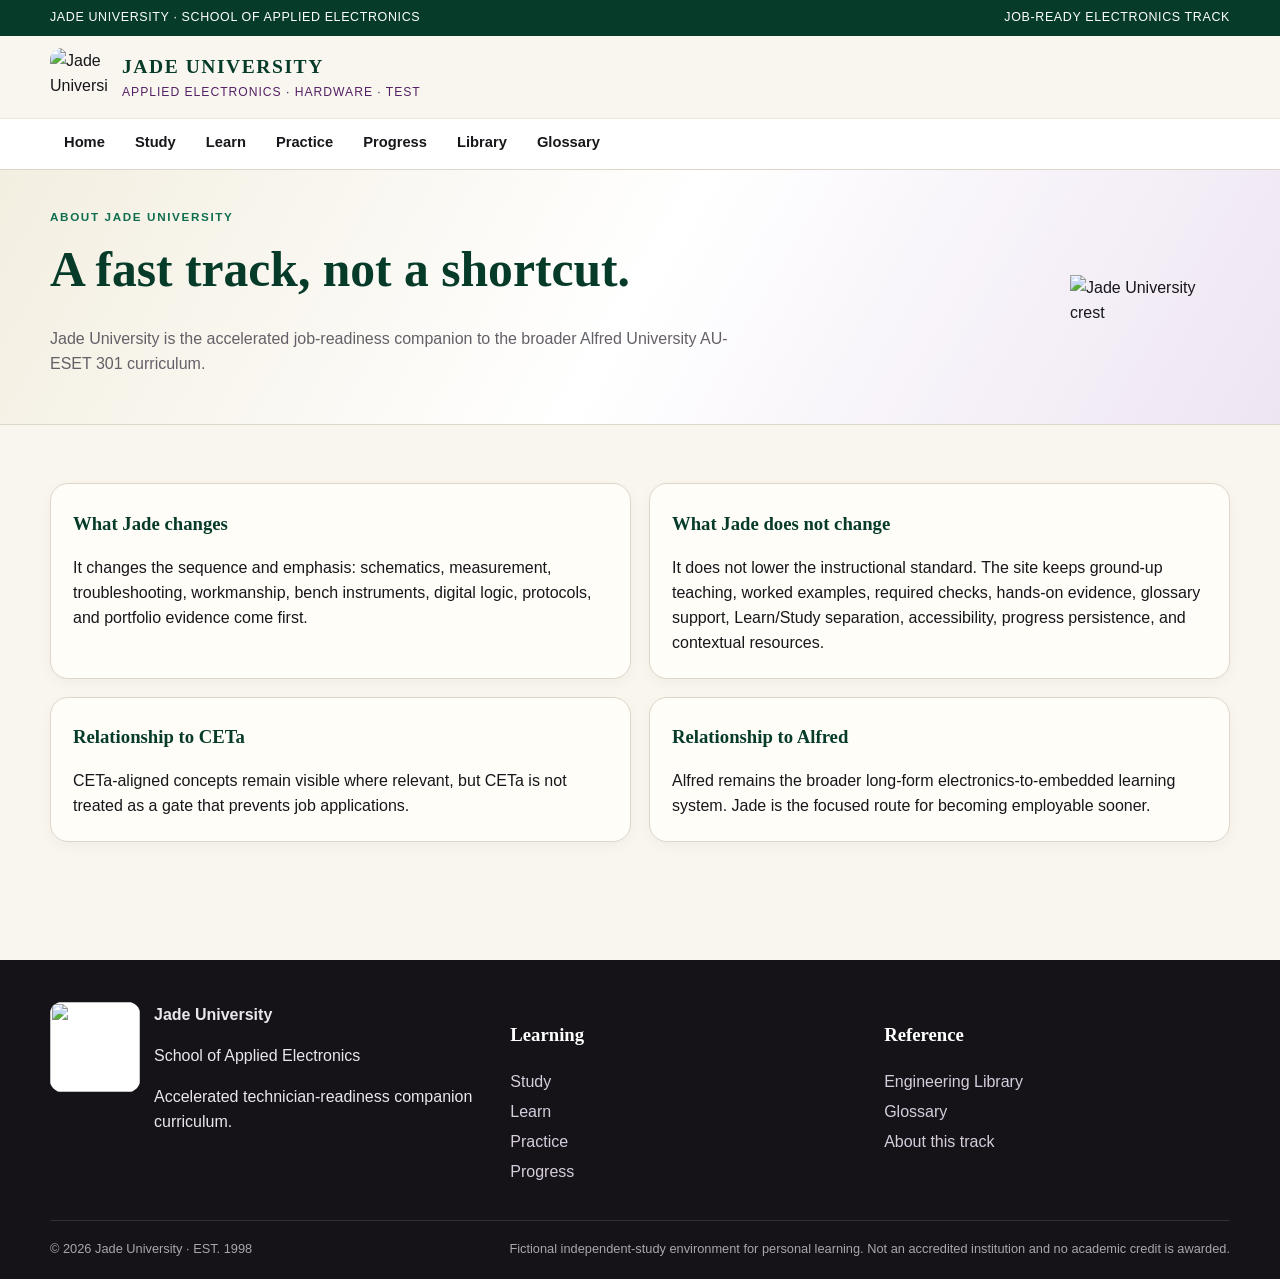
==== about.html @ 3a1da899 "Add files via upload" ====
<!doctype html>
<html lang="en"><head><meta charset="utf-8"><meta name="viewport" content="width=device-width,initial-scale=1,viewport-fit=cover"><meta name="theme-color" content="#074b35"><meta name="description" content="Jade University accelerated electronics job-readiness learning track."><link rel="icon" href="icon-192.png"><link rel="apple-touch-icon" href="icon-180.png"><link rel="manifest" href="manifest.webmanifest"><link rel="stylesheet" href="styles.css"><title>About | Jade University</title></head>
<body data-page="about">
<header class="site-header">
  <a class="skip-link" href="#main">Skip to content</a>
  <div class="topline"><div class="shell topline-inner"><span>Jade University · School of Applied Electronics</span><span class="desktop-only">Job-Ready Electronics Track</span></div></div>
  <div class="shell brand-row">
    <a class="brand" href="index.html"><img src="assets/brand/monogram.png" alt="Jade University monogram"><div><span class="brand-name">JADE UNIVERSITY</span><span class="brand-sub">Applied Electronics · Hardware · Test</span></div></a>
    <button class="nav-toggle" aria-controls="primary-navigation" aria-expanded="false" aria-label="Open navigation">☰</button>
  </div>
  <nav class="main-nav" id="primary-navigation" aria-label="Primary navigation"><div class="shell nav-links">
    <a href="index.html" data-nav="home">Home</a><a href="study.html" data-nav="study">Study</a><a href="learn.html" data-nav="learn">Learn</a><a href="practice.html" data-nav="practice">Practice</a><a href="progress.html" data-nav="progress">Progress</a><a href="resources.html" data-nav="resources">Library</a><a href="glossary.html" data-nav="glossary">Glossary</a>
  </div></nav>
</header>
<main id="main">
<section class="page-hero"><div class="shell page-heading"><div><div class="eyebrow jade">About Jade University</div><h1>A fast track, not a shortcut.</h1><p>Jade University is the accelerated job-readiness companion to the broader Alfred University AU-ESET 301 curriculum.</p></div><img class="page-logo" src="assets/brand/crest.png" alt="Jade University crest"></div></section>
<section class="section shell"><div class="card-grid two">
<div class="card"><h3>What Jade changes</h3><p>It changes the sequence and emphasis: schematics, measurement, troubleshooting, workmanship, bench instruments, digital logic, protocols, and portfolio evidence come first.</p></div>
<div class="card"><h3>What Jade does not change</h3><p>It does not lower the instructional standard. The site keeps ground-up teaching, worked examples, required checks, hands-on evidence, glossary support, Learn/Study separation, accessibility, progress persistence, and contextual resources.</p></div>
<div class="card"><h3>Relationship to CETa</h3><p>CETa-aligned concepts remain visible where relevant, but CETa is not treated as a gate that prevents job applications.</p></div>
<div class="card"><h3>Relationship to Alfred</h3><p>Alfred remains the broader long-form electronics-to-embedded learning system. Jade is the focused route for becoming employable sooner.</p></div>
</div></section>
</main>
<footer class="site-footer"><div class="shell footer-grid">
  <div class="footer-brand"><img src="assets/brand/seal.png" alt=""><div><strong>Jade University</strong><p>School of Applied Electronics</p><p>Accelerated technician-readiness companion curriculum.</p></div></div>
  <div><h3>Learning</h3><a href="study.html">Study</a><a href="learn.html">Learn</a><a href="practice.html">Practice</a><a href="progress.html">Progress</a></div>
  <div><h3>Reference</h3><a href="resources.html">Engineering Library</a><a href="glossary.html">Glossary</a><a href="about.html">About this track</a></div>
</div><div class="shell legal"><span>© 2026 Jade University · EST. 1998</span><span>Fictional independent-study environment for personal learning. Not an accredited institution and no academic credit is awarded.</span></div></footer>
<div class="toast" id="toast" hidden></div>

<script>document.addEventListener('DOMContentLoaded',()=>{document.querySelector(`[data-nav="about"]`)?.classList.add('active')});</script>
<script src="curriculum.js"></script><script src="glossary-data.js"></script><script src="app.js"></script><script>if('serviceWorker' in navigator){window.addEventListener('load',()=>navigator.serviceWorker.register('service-worker.js').catch(()=>{}))}</script></body></html>
---- styles.css ----
:root{
  --jade-950:#063b2a;
  --jade-900:#074b35;
  --jade-800:#0a5a40;
  --jade-700:#0f6e50;
  --jade-100:#dfeee8;
  --purple-950:#2e0e39;
  --purple-900:#3f1550;
  --purple-800:#552066;
  --purple-100:#eee4f2;
  --gold-700:#9a6a20;
  --gold-500:#c89a42;
  --gold-300:#e6c77b;
  --ivory:#f8f6ef;
  --paper:#fffdf8;
  --ink:#17161a;
  --muted:#655f68;
  --line:#ded7c9;
  --success:#0b6b45;
  --danger:#9a2b2b;
  --shadow:0 12px 30px rgba(32,20,37,.09);
  --radius:18px;
  --serif: Georgia, "Times New Roman", serif;
  --sans: Inter, ui-sans-serif, -apple-system, BlinkMacSystemFont, "Segoe UI", sans-serif;
}
*{box-sizing:border-box}
html{scroll-behavior:smooth}
body{
  margin:0;
  background:var(--ivory);
  color:var(--ink);
  font-family:var(--sans);
  line-height:1.58;
}
img{max-width:100%;display:block}
a{color:inherit}
button,select,input{font:inherit}
button{cursor:pointer}
.shell{width:min(1180px,calc(100% - 32px));margin-inline:auto}
.skip-link{position:absolute;left:-9999px;top:auto}
.skip-link:focus{left:12px;top:12px;z-index:1000;background:#fff;padding:10px 14px;border:2px solid var(--jade-800)}
.site-header{background:rgba(248,246,239,.97);border-bottom:1px solid var(--line);position:sticky;top:0;z-index:50;backdrop-filter:blur(10px)}
.topline{background:var(--jade-950);color:#fff;font-size:.78rem;letter-spacing:.05em;text-transform:uppercase}
.topline-inner{display:flex;justify-content:space-between;gap:20px;padding:8px 0}
.brand-row{display:flex;align-items:center;justify-content:space-between;gap:20px;padding:12px 0}
.brand{display:flex;align-items:center;gap:14px;text-decoration:none;min-width:0}
.brand img{width:58px;height:58px;object-fit:contain;border-radius:12px}
.brand-name{display:block;font-family:var(--serif);font-size:1.22rem;letter-spacing:.08em;font-weight:800;color:var(--jade-950)}
.brand-sub{display:block;font-size:.76rem;color:var(--purple-800);letter-spacing:.08em;text-transform:uppercase}
.nav-toggle{display:none;border:1px solid var(--line);background:var(--paper);border-radius:10px;padding:9px 12px}
.main-nav{background:#fff;border-top:1px solid #eee6d7}
.nav-links{display:flex;gap:2px;align-items:center;overflow:auto}
.nav-links a{display:block;text-decoration:none;padding:12px 14px;font-weight:700;font-size:.92rem;white-space:nowrap;border-bottom:3px solid transparent}
.nav-links a:hover,.nav-links a.active{color:var(--jade-800);border-bottom-color:var(--gold-500)}
.button{display:inline-flex;align-items:center;justify-content:center;gap:8px;border-radius:999px;padding:11px 18px;text-decoration:none;font-weight:800;border:1px solid transparent;transition:.18s ease}
.button:hover{transform:translateY(-1px)}
.button.jade{background:var(--jade-800);color:#fff}
.button.purple{background:var(--purple-800);color:#fff}
.button.gold{background:var(--gold-500);color:#18130c}
.button.outline{background:transparent;border-color:currentColor;color:var(--jade-900)}
.button.ghost{background:#fff;border-color:var(--line);color:var(--ink)}
.hero{
  position:relative;overflow:hidden;
  background:
    radial-gradient(circle at 83% 16%,rgba(200,154,66,.16),transparent 34%),
    linear-gradient(125deg,var(--jade-950),var(--jade-800) 58%,var(--purple-900));
  color:#fff;padding:72px 0 64px
}
.hero::after{content:"";position:absolute;inset:0;background:linear-gradient(90deg,rgba(0,0,0,.08),transparent 58%)}
.hero-grid{position:relative;z-index:1;display:grid;grid-template-columns:1.15fr .85fr;gap:48px;align-items:center}
.hero h1{font-family:var(--serif);font-size:clamp(2.7rem,6vw,5rem);line-height:.98;margin:.18em 0 .28em;max-width:850px}
.hero p{font-size:1.08rem;max-width:760px;color:#eff7f3}
.hero-logo-card{background:rgba(255,253,248,.97);border:1px solid rgba(230,199,123,.7);padding:22px;border-radius:26px;box-shadow:0 20px 55px rgba(0,0,0,.28)}
.hero-logo-card img{width:100%;max-height:420px;object-fit:contain}
.hero-actions{display:flex;flex-wrap:wrap;gap:12px;margin-top:26px}
.eyebrow{text-transform:uppercase;letter-spacing:.14em;font-size:.73rem;font-weight:900;color:var(--gold-300)}
.eyebrow.jade{color:var(--jade-700)}
.eyebrow.purple{color:var(--purple-800)}
.section{padding:58px 0}
.section.compact{padding:36px 0}
.section-heading{display:flex;justify-content:space-between;gap:30px;align-items:end;margin-bottom:24px}
.section-heading h2,.page-heading h1{font-family:var(--serif);margin:.1em 0;font-size:clamp(2rem,4vw,3.1rem);color:var(--jade-950)}
.section-heading p{max-width:620px;color:var(--muted)}
.card-grid{display:grid;gap:18px}
.card-grid.two{grid-template-columns:repeat(2,minmax(0,1fr))}
.card-grid.three{grid-template-columns:repeat(3,minmax(0,1fr))}
.card-grid.four{grid-template-columns:repeat(4,minmax(0,1fr))}
.card{
  background:var(--paper);border:1px solid var(--line);border-radius:var(--radius);padding:22px;box-shadow:0 4px 14px rgba(30,20,36,.04)
}
.card h3{font-family:var(--serif);margin:.15em 0 .4em;color:var(--jade-950)}
.card p:last-child{margin-bottom:0}
.portal-card{text-decoration:none;position:relative;overflow:hidden}
.portal-card::before{content:"";position:absolute;left:0;top:0;bottom:0;width:5px;background:linear-gradient(var(--jade-700),var(--purple-700,#552066))}
.portal-card .portal-icon{width:42px;height:42px;border-radius:50%;display:grid;place-items:center;background:var(--jade-100);color:var(--jade-900);font-weight:900;margin-bottom:13px}
.band{background:var(--purple-950);color:#fff;padding:42px 0}
.band h2{font-family:var(--serif);font-size:2rem;margin:0}
.pathway{display:flex;align-items:center;gap:12px;flex-wrap:wrap;margin-top:18px}
.pathway>div{background:rgba(255,255,255,.08);border:1px solid rgba(255,255,255,.15);padding:14px 16px;border-radius:14px}
.pathway strong,.pathway span{display:block}
.path-arrow{color:var(--gold-300);font-weight:900}
.status-grid{display:grid;grid-template-columns:repeat(4,minmax(0,1fr));gap:14px}
.status-card{background:#fff;border:1px solid var(--line);padding:18px;border-radius:16px}
.status-card span{display:block;color:var(--muted);font-size:.78rem;text-transform:uppercase;letter-spacing:.08em}
.status-card strong{font-size:1.35rem;color:var(--jade-900)}
.progress-track{height:10px;background:#ece7dc;border-radius:999px;overflow:hidden}
.progress-track>span{display:block;height:100%;background:linear-gradient(90deg,var(--jade-700),var(--purple-800));width:0}
.page-hero{padding:38px 0 32px;background:linear-gradient(120deg,#f3eee0,#fff,#eee5f3);border-bottom:1px solid var(--line)}
.page-heading{display:flex;justify-content:space-between;gap:28px;align-items:center}
.page-heading p{max-width:700px;color:var(--muted)}
.page-logo{width:160px;max-height:130px;object-fit:contain}
.controls{display:flex;flex-wrap:wrap;gap:12px;align-items:end}
.field{display:grid;gap:5px}
.field label{font-size:.75rem;text-transform:uppercase;letter-spacing:.08em;color:var(--muted);font-weight:800}
.field select{min-width:230px;background:#fff;border:1px solid var(--line);border-radius:12px;padding:10px 12px}
.learn-layout{display:grid;grid-template-columns:270px minmax(0,1fr);gap:22px}
.rail{position:sticky;top:142px;align-self:start;background:var(--paper);border:1px solid var(--line);border-radius:18px;padding:16px;box-shadow:var(--shadow)}
.rail h3{font-family:var(--serif);margin:0 0 10px}
.stage-list{display:grid;gap:6px}
.stage-list button{width:100%;text-align:left;background:#fff;border:1px solid #e8e1d5;padding:10px 12px;border-radius:10px;color:var(--ink)}
.stage-list button.active{background:var(--jade-900);color:#fff;border-color:var(--jade-900)}
.stage-list button.complete::after{content:" ✓";color:var(--gold-300);font-weight:900}
.lesson-card{background:#fff;border:1px solid var(--line);border-radius:22px;padding:28px;box-shadow:var(--shadow)}
.lesson-card h2{font-family:var(--serif);font-size:2.25rem;color:var(--jade-950);margin:.1em 0}
.lesson-meta{display:flex;flex-wrap:wrap;gap:8px;margin:12px 0 24px}
.badge{display:inline-flex;align-items:center;border-radius:999px;padding:5px 9px;background:var(--jade-100);color:var(--jade-950);font-size:.74rem;font-weight:800}
.badge.purple{background:var(--purple-100);color:var(--purple-900)}
.badge.gold{background:#f6ebcd;color:#68450f}
.teaching-section{padding:22px 0;border-top:1px solid #eee7dc}
.teaching-section:first-of-type{border-top:0}
.teaching-section h3{font-family:var(--serif);font-size:1.55rem;color:var(--purple-900)}
.callout{border-left:5px solid var(--gold-500);background:#fbf7eb;padding:16px 18px;border-radius:12px;margin:18px 0}
.callout.jade{border-left-color:var(--jade-700);background:#eff7f3}
.callout.purple{border-left-color:var(--purple-800);background:#f7f0f9}
.formula{font-family:ui-monospace,SFMono-Regular,Menlo,monospace;background:#17161a;color:#fff;padding:14px 16px;border-radius:12px;overflow:auto}
.resource-card{display:grid;grid-template-columns:auto 1fr;gap:12px;border:1px solid var(--line);background:#fff;padding:14px;border-radius:14px;margin:12px 0}
.resource-kind{width:44px;height:44px;border-radius:12px;display:grid;place-items:center;background:var(--purple-100);color:var(--purple-900);font-weight:900}
.question{border:1px solid #ddd3c5;border-radius:16px;padding:18px;margin:16px 0;background:#fffdf9}
.question label{display:block;margin:8px 0;padding:9px 10px;border-radius:9px}
.question label:hover{background:#f5f1e8}
.answer-feedback{font-weight:800;margin-top:10px}
.answer-feedback.correct{color:var(--success)}
.answer-feedback.incorrect{color:var(--danger)}
.lesson-nav{display:flex;justify-content:space-between;gap:12px;align-items:center;margin-top:24px}
.study-layout{display:grid;grid-template-columns:1fr 320px;gap:22px}
.study-main,.study-side{display:grid;gap:18px}
.focus-checklist{display:grid;gap:10px}
.check-row{display:flex;gap:10px;align-items:flex-start}
.check-row input{margin-top:.3em}
.glossary-term{font-weight:800;color:var(--jade-800);text-decoration:underline;text-decoration-style:dotted;text-underline-offset:3px;cursor:pointer}
.glossary-tip{position:fixed;z-index:100;background:#fff;color:var(--ink);width:min(360px,calc(100vw - 24px));border:1px solid var(--line);border-radius:14px;padding:15px;box-shadow:0 16px 40px rgba(0,0,0,.18)}
.glossary-tip h3{font-family:var(--serif);margin:.15em 0}
.glossary-tip .hint{font-size:.78rem;color:var(--muted)}
.glossary-list{display:grid;gap:12px}
.glossary-entry{background:#fff;border:1px solid var(--line);border-radius:14px;padding:16px}
.glossary-entry:target{outline:3px solid var(--gold-500);outline-offset:4px}
.library-toolbar{display:flex;gap:10px;flex-wrap:wrap;margin-bottom:18px}
.library-toolbar input,.library-toolbar select{padding:10px 12px;border:1px solid var(--line);border-radius:11px;background:#fff}
.table-wrap{overflow:auto;border:1px solid var(--line);border-radius:15px;background:#fff}
table{width:100%;border-collapse:collapse}
th,td{text-align:left;padding:12px 14px;border-bottom:1px solid #eee7dc;vertical-align:top}
th{background:#f4efe5;font-size:.78rem;text-transform:uppercase;letter-spacing:.06em}
.mastery-meter{display:grid;grid-template-columns:repeat(8,minmax(0,1fr));gap:8px}
.mastery-meter div{height:16px;border-radius:6px;background:#ded8cf}
.mastery-meter div.complete{background:var(--jade-700)}
.mastery-meter div.current{background:var(--gold-500)}
.site-footer{background:#151317;color:#eae6ec;margin-top:60px;padding:42px 0 20px}
.footer-grid{display:grid;grid-template-columns:1.25fr 1fr 1fr;gap:28px}
.footer-brand{display:flex;gap:14px}
.footer-brand img{width:90px;height:90px;object-fit:contain;border-radius:12px;background:#fff}
.footer-grid h3{font-family:var(--serif);color:#fff}
.footer-grid a{display:block;color:#d6cddd;text-decoration:none;margin:5px 0}
.legal{border-top:1px solid rgba(255,255,255,.12);margin-top:30px;padding-top:18px;display:flex;justify-content:space-between;gap:18px;color:#aca4af;font-size:.8rem}
.focus-modal{position:fixed;inset:0;background:rgba(16,12,18,.66);display:grid;place-items:center;z-index:200;padding:18px}
.focus-modal[hidden]{display:none}
.focus-panel{width:min(560px,100%);background:#fff;border-radius:22px;padding:24px;box-shadow:0 25px 70px rgba(0,0,0,.34)}
.focus-panel h2{font-family:var(--serif);color:var(--jade-950);margin:.1em 0}
.toast{position:fixed;right:18px;bottom:18px;background:var(--ink);color:#fff;padding:11px 15px;border-radius:12px;z-index:300;box-shadow:var(--shadow)}
.toast[hidden]{display:none}
@media(max-width:900px){
  .hero-grid,.learn-layout,.study-layout,.footer-grid{grid-template-columns:1fr}
  .hero-logo-card{max-width:520px}
  .rail{position:static}
  .status-grid,.card-grid.four{grid-template-columns:repeat(2,minmax(0,1fr))}
  .card-grid.three{grid-template-columns:1fr}
  .page-heading{align-items:flex-start}
}
@media(max-width:680px){
  .desktop-only{display:none}
  .brand-name{font-size:1rem}
  .brand-sub{font-size:.64rem}
  .nav-toggle{display:block}
  .main-nav{display:none}
  .main-nav.open{display:block}
  .nav-links{display:grid}
  .nav-links a{border-bottom:1px solid #eee7dc}
  .hero{padding:54px 0 44px}
  .hero-grid{gap:30px}
  .section-heading,.page-heading,.legal{display:block}
  .status-grid,.card-grid.two,.card-grid.four{grid-template-columns:1fr}
  .lesson-card{padding:20px}
  .lesson-card h2{font-size:1.8rem}
  .page-logo{margin-top:20px}
  .lesson-nav{flex-wrap:wrap}
  .field select{min-width:0;width:100%}
  .mastery-meter{grid-template-columns:repeat(4,1fr)}
}
@media(prefers-reduced-motion:reduce){
  *{scroll-behavior:auto!important;transition:none!important;animation:none!important}
}
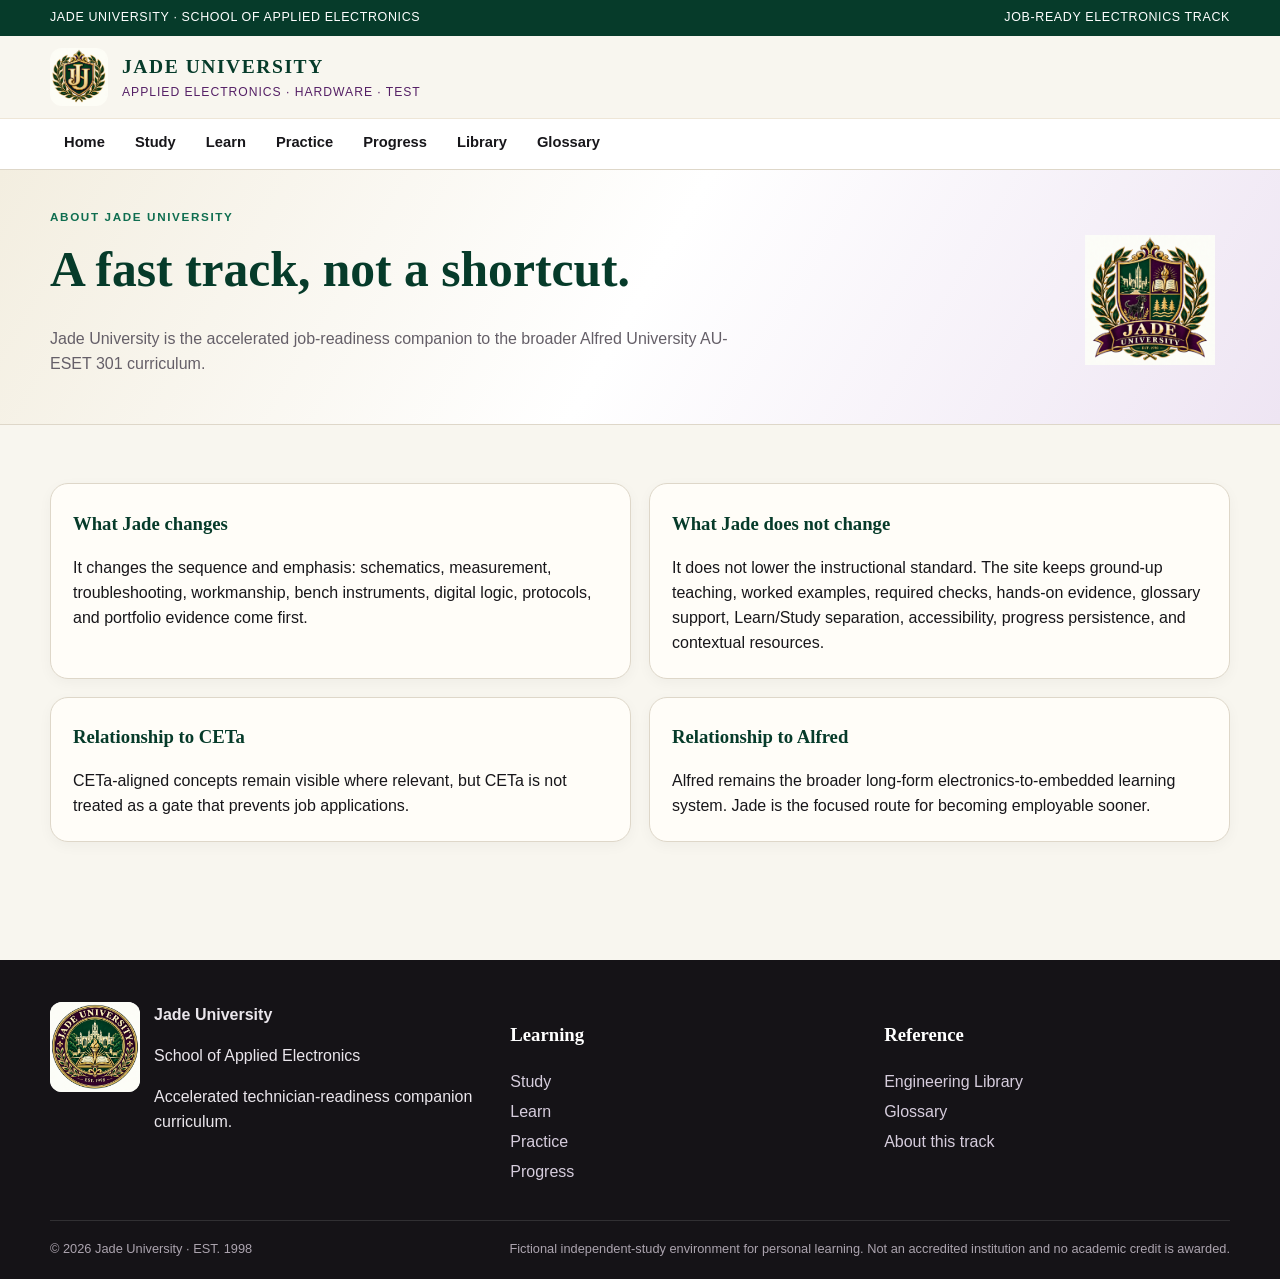
==== commit 7c6633cd: "Add files via upload" ====
--- a/about.html
+++ b/about.html
@@ -5,7 +5,7 @@
   <a class="skip-link" href="#main">Skip to content</a>
   <div class="topline"><div class="shell topline-inner"><span>Jade University · School of Applied Electronics</span><span class="desktop-only">Job-Ready Electronics Track</span></div></div>
   <div class="shell brand-row">
-    <a class="brand" href="index.html"><img src="assets/brand/monogram.png" alt="Jade University monogram"><div><span class="brand-name">JADE UNIVERSITY</span><span class="brand-sub">Applied Electronics · Hardware · Test</span></div></a>
+    <a class="brand" href="index.html"><img src="monogram.png" alt="Jade University monogram"><div><span class="brand-name">JADE UNIVERSITY</span><span class="brand-sub">Applied Electronics · Hardware · Test</span></div></a>
     <button class="nav-toggle" aria-controls="primary-navigation" aria-expanded="false" aria-label="Open navigation">☰</button>
   </div>
   <nav class="main-nav" id="primary-navigation" aria-label="Primary navigation"><div class="shell nav-links">
@@ -13,7 +13,7 @@
   </div></nav>
 </header>
 <main id="main">
-<section class="page-hero"><div class="shell page-heading"><div><div class="eyebrow jade">About Jade University</div><h1>A fast track, not a shortcut.</h1><p>Jade University is the accelerated job-readiness companion to the broader Alfred University AU-ESET 301 curriculum.</p></div><img class="page-logo" src="assets/brand/crest.png" alt="Jade University crest"></div></section>
+<section class="page-hero"><div class="shell page-heading"><div><div class="eyebrow jade">About Jade University</div><h1>A fast track, not a shortcut.</h1><p>Jade University is the accelerated job-readiness companion to the broader Alfred University AU-ESET 301 curriculum.</p></div><img class="page-logo" src="crest.png" alt="Jade University crest"></div></section>
 <section class="section shell"><div class="card-grid two">
 <div class="card"><h3>What Jade changes</h3><p>It changes the sequence and emphasis: schematics, measurement, troubleshooting, workmanship, bench instruments, digital logic, protocols, and portfolio evidence come first.</p></div>
 <div class="card"><h3>What Jade does not change</h3><p>It does not lower the instructional standard. The site keeps ground-up teaching, worked examples, required checks, hands-on evidence, glossary support, Learn/Study separation, accessibility, progress persistence, and contextual resources.</p></div>
@@ -22,7 +22,7 @@
 </div></section>
 </main>
 <footer class="site-footer"><div class="shell footer-grid">
-  <div class="footer-brand"><img src="assets/brand/seal.png" alt=""><div><strong>Jade University</strong><p>School of Applied Electronics</p><p>Accelerated technician-readiness companion curriculum.</p></div></div>
+  <div class="footer-brand"><img src="seal.png" alt=""><div><strong>Jade University</strong><p>School of Applied Electronics</p><p>Accelerated technician-readiness companion curriculum.</p></div></div>
   <div><h3>Learning</h3><a href="study.html">Study</a><a href="learn.html">Learn</a><a href="practice.html">Practice</a><a href="progress.html">Progress</a></div>
   <div><h3>Reference</h3><a href="resources.html">Engineering Library</a><a href="glossary.html">Glossary</a><a href="about.html">About this track</a></div>
 </div><div class="shell legal"><span>© 2026 Jade University · EST. 1998</span><span>Fictional independent-study environment for personal learning. Not an accredited institution and no academic credit is awarded.</span></div></footer>
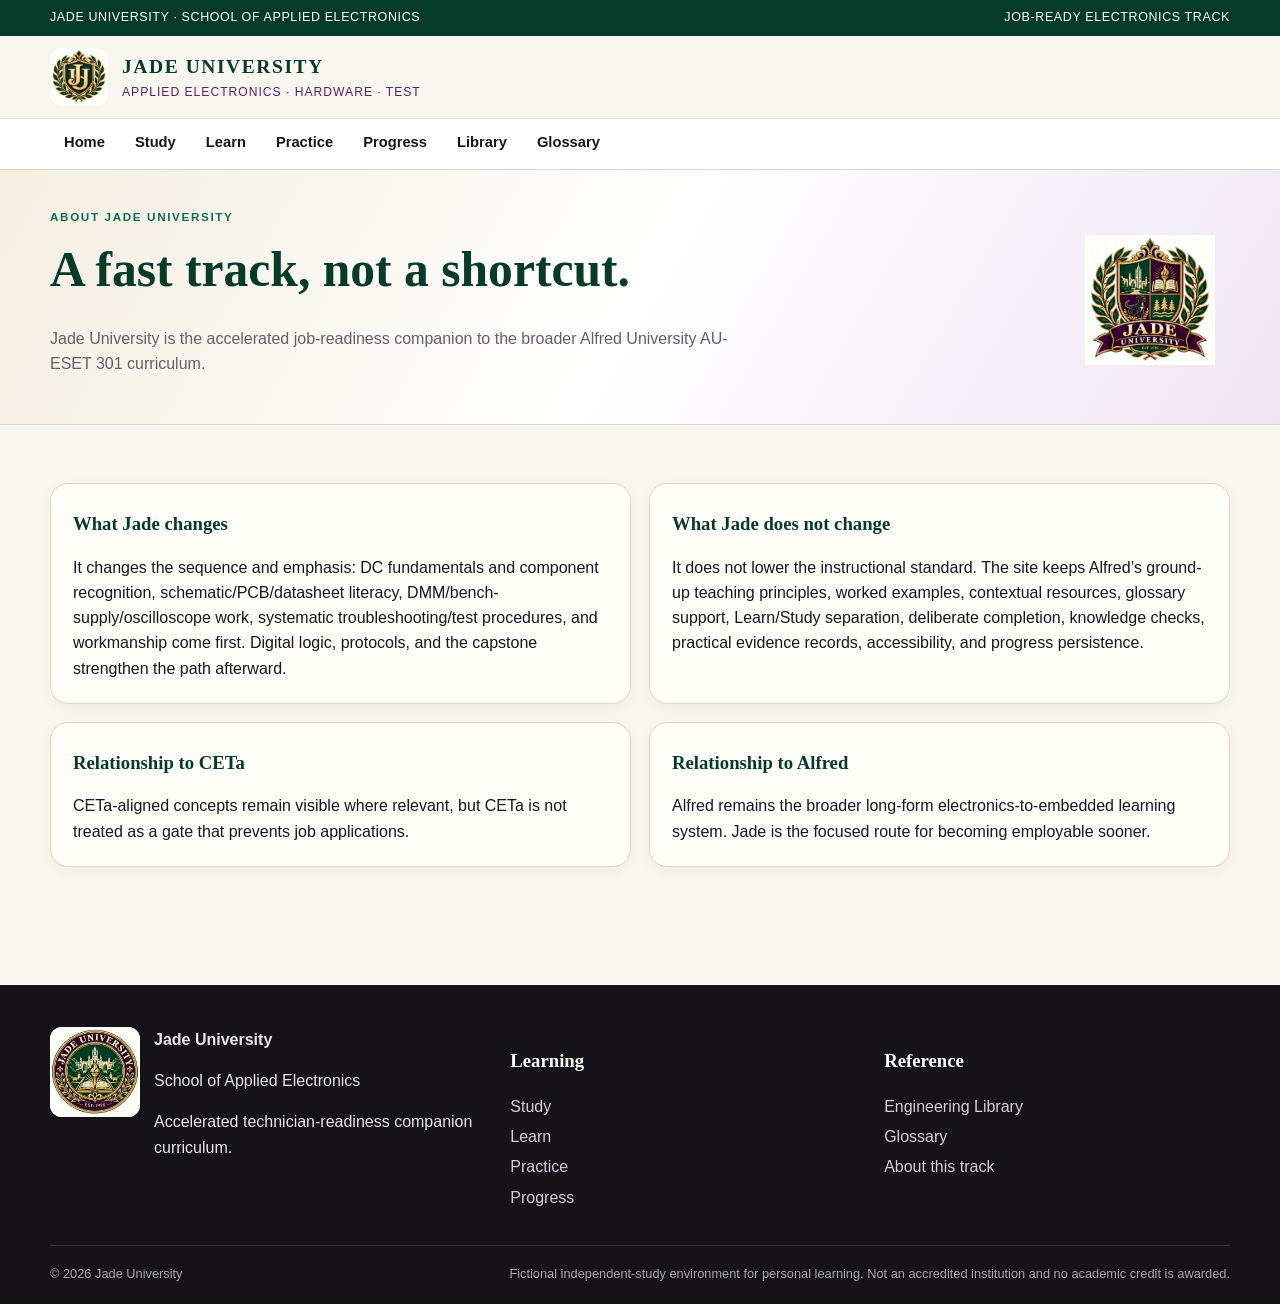
==== commit d1ad94f7: "Add files via upload" ====
--- a/about.html
+++ b/about.html
@@ -5,7 +5,7 @@
   <a class="skip-link" href="#main">Skip to content</a>
   <div class="topline"><div class="shell topline-inner"><span>Jade University · School of Applied Electronics</span><span class="desktop-only">Job-Ready Electronics Track</span></div></div>
   <div class="shell brand-row">
-    <a class="brand" href="index.html"><img src="monogram.png" alt="Jade University monogram"><div><span class="brand-name">JADE UNIVERSITY</span><span class="brand-sub">Applied Electronics · Hardware · Test</span></div></a>
+    <a class="brand" href="index.html"><img src="monogram.webp" alt="Jade University monogram"><div><span class="brand-name">JADE UNIVERSITY</span><span class="brand-sub">Applied Electronics · Hardware · Test</span></div></a>
     <button class="nav-toggle" aria-controls="primary-navigation" aria-expanded="false" aria-label="Open navigation">☰</button>
   </div>
   <nav class="main-nav" id="primary-navigation" aria-label="Primary navigation"><div class="shell nav-links">
@@ -13,20 +13,20 @@
   </div></nav>
 </header>
 <main id="main">
-<section class="page-hero"><div class="shell page-heading"><div><div class="eyebrow jade">About Jade University</div><h1>A fast track, not a shortcut.</h1><p>Jade University is the accelerated job-readiness companion to the broader Alfred University AU-ESET 301 curriculum.</p></div><img class="page-logo" src="crest.png" alt="Jade University crest"></div></section>
+<section class="page-hero"><div class="shell page-heading"><div><div class="eyebrow jade">About Jade University</div><h1>A fast track, not a shortcut.</h1><p>Jade University is the accelerated job-readiness companion to the broader Alfred University AU-ESET 301 curriculum.</p></div><img class="page-logo" loading="lazy" src="crest.webp" alt="Jade University crest"></div></section>
 <section class="section shell"><div class="card-grid two">
-<div class="card"><h3>What Jade changes</h3><p>It changes the sequence and emphasis: schematics, measurement, troubleshooting, workmanship, bench instruments, digital logic, protocols, and portfolio evidence come first.</p></div>
-<div class="card"><h3>What Jade does not change</h3><p>It does not lower the instructional standard. The site keeps ground-up teaching, worked examples, required checks, hands-on evidence, glossary support, Learn/Study separation, accessibility, progress persistence, and contextual resources.</p></div>
+<div class="card"><h3>What Jade changes</h3><p>It changes the sequence and emphasis: DC fundamentals and component recognition, schematic/PCB/datasheet literacy, DMM/bench-supply/oscilloscope work, systematic troubleshooting/test procedures, and workmanship come first. Digital logic, protocols, and the capstone strengthen the path afterward.</p></div>
+<div class="card"><h3>What Jade does not change</h3><p>It does not lower the instructional standard. The site keeps Alfred’s ground-up teaching principles, worked examples, contextual resources, glossary support, Learn/Study separation, deliberate completion, knowledge checks, practical evidence records, accessibility, and progress persistence.</p></div>
 <div class="card"><h3>Relationship to CETa</h3><p>CETa-aligned concepts remain visible where relevant, but CETa is not treated as a gate that prevents job applications.</p></div>
 <div class="card"><h3>Relationship to Alfred</h3><p>Alfred remains the broader long-form electronics-to-embedded learning system. Jade is the focused route for becoming employable sooner.</p></div>
 </div></section>
 </main>
 <footer class="site-footer"><div class="shell footer-grid">
-  <div class="footer-brand"><img src="seal.png" alt=""><div><strong>Jade University</strong><p>School of Applied Electronics</p><p>Accelerated technician-readiness companion curriculum.</p></div></div>
+  <div class="footer-brand"><img loading="lazy" src="seal.webp" alt=""><div><strong>Jade University</strong><p>School of Applied Electronics</p><p>Accelerated technician-readiness companion curriculum.</p></div></div>
   <div><h3>Learning</h3><a href="study.html">Study</a><a href="learn.html">Learn</a><a href="practice.html">Practice</a><a href="progress.html">Progress</a></div>
   <div><h3>Reference</h3><a href="resources.html">Engineering Library</a><a href="glossary.html">Glossary</a><a href="about.html">About this track</a></div>
-</div><div class="shell legal"><span>© 2026 Jade University · EST. 1998</span><span>Fictional independent-study environment for personal learning. Not an accredited institution and no academic credit is awarded.</span></div></footer>
+</div><div class="shell legal"><span>© 2026 Jade University</span><span>Fictional independent-study environment for personal learning. Not an accredited institution and no academic credit is awarded.</span></div></footer>
 <div class="toast" id="toast" hidden></div>
 
 <script>document.addEventListener('DOMContentLoaded',()=>{document.querySelector(`[data-nav="about"]`)?.classList.add('active')});</script>
-<script src="curriculum.js"></script><script src="glossary-data.js"></script><script src="app.js"></script><script>if('serviceWorker' in navigator){window.addEventListener('load',()=>navigator.serviceWorker.register('service-worker.js').catch(()=>{}))}</script></body></html>+<script src="curriculum.js"></script><script src="glossary-data.js"></script><script src="resources-data.js"></script><script src="app.js"></script><script>if('serviceWorker' in navigator){window.addEventListener('load',()=>navigator.serviceWorker.register('service-worker.js').catch(()=>{}))}</script></body></html>
--- a/styles.css
+++ b/styles.css
@@ -209,3 +209,69 @@
 @media(prefers-reduced-motion:reduce){
   *{scroll-behavior:auto!important;transition:none!important;animation:none!important}
 }
+
+/* v0.2 technician-core functional upgrades */
+:focus-visible{
+  outline:3px solid var(--gold-500);
+  outline-offset:3px;
+  border-radius:6px;
+}
+button:disabled,.button[aria-disabled="true"]{
+  opacity:.5;
+  cursor:not-allowed;
+  transform:none!important;
+}
+.hint{font-size:.82rem;color:var(--muted)}
+.section-complete-box{
+  margin-top:22px;
+  padding-top:18px;
+  border-top:1px dashed var(--line);
+}
+.quiz-item{
+  margin:18px 0;
+  padding:16px;
+  border:1px solid var(--line);
+  border-radius:14px;
+  background:#fff;
+}
+.quiz-item h4{margin:.1em 0 .7em;font-family:var(--serif);color:var(--jade-950)}
+.quiz-item label{display:block;padding:8px 10px;border-radius:8px}
+.quiz-item label:hover{background:#f5f1e8}
+.lab-panel{
+  margin-top:24px;
+  border:1px solid var(--line);
+  border-radius:20px;
+  background:var(--paper);
+  padding:24px;
+  box-shadow:var(--shadow);
+}
+.lab-panel h3,.lab-panel h4{font-family:var(--serif);color:var(--jade-950)}
+.lab-grid{display:grid;grid-template-columns:1fr 1fr;gap:18px}
+.lab-grid>div{border:1px solid var(--line);border-radius:14px;padding:14px;background:#fff}
+.evidence-fields{display:grid;gap:12px;margin:14px 0 20px}
+.evidence-field{display:grid;gap:6px;font-weight:800;font-size:.9rem}
+.evidence-field textarea{
+  width:100%;
+  resize:vertical;
+  min-height:72px;
+  border:1px solid var(--line);
+  border-radius:10px;
+  padding:10px 12px;
+  background:#fff;
+  color:var(--ink);
+  font:inherit;
+  font-weight:400;
+}
+.lab-attest{
+  margin:18px 0;
+  padding:14px;
+  background:#f6f0df;
+  border-radius:12px;
+}
+.file-button{cursor:pointer}
+.callout.purple{border-left-color:var(--purple-800);background:#f4ecf7}
+.resource-card a{word-break:break-word}
+@media(max-width:680px){
+  .lab-grid{grid-template-columns:1fr}
+  .lab-panel{padding:18px}
+}
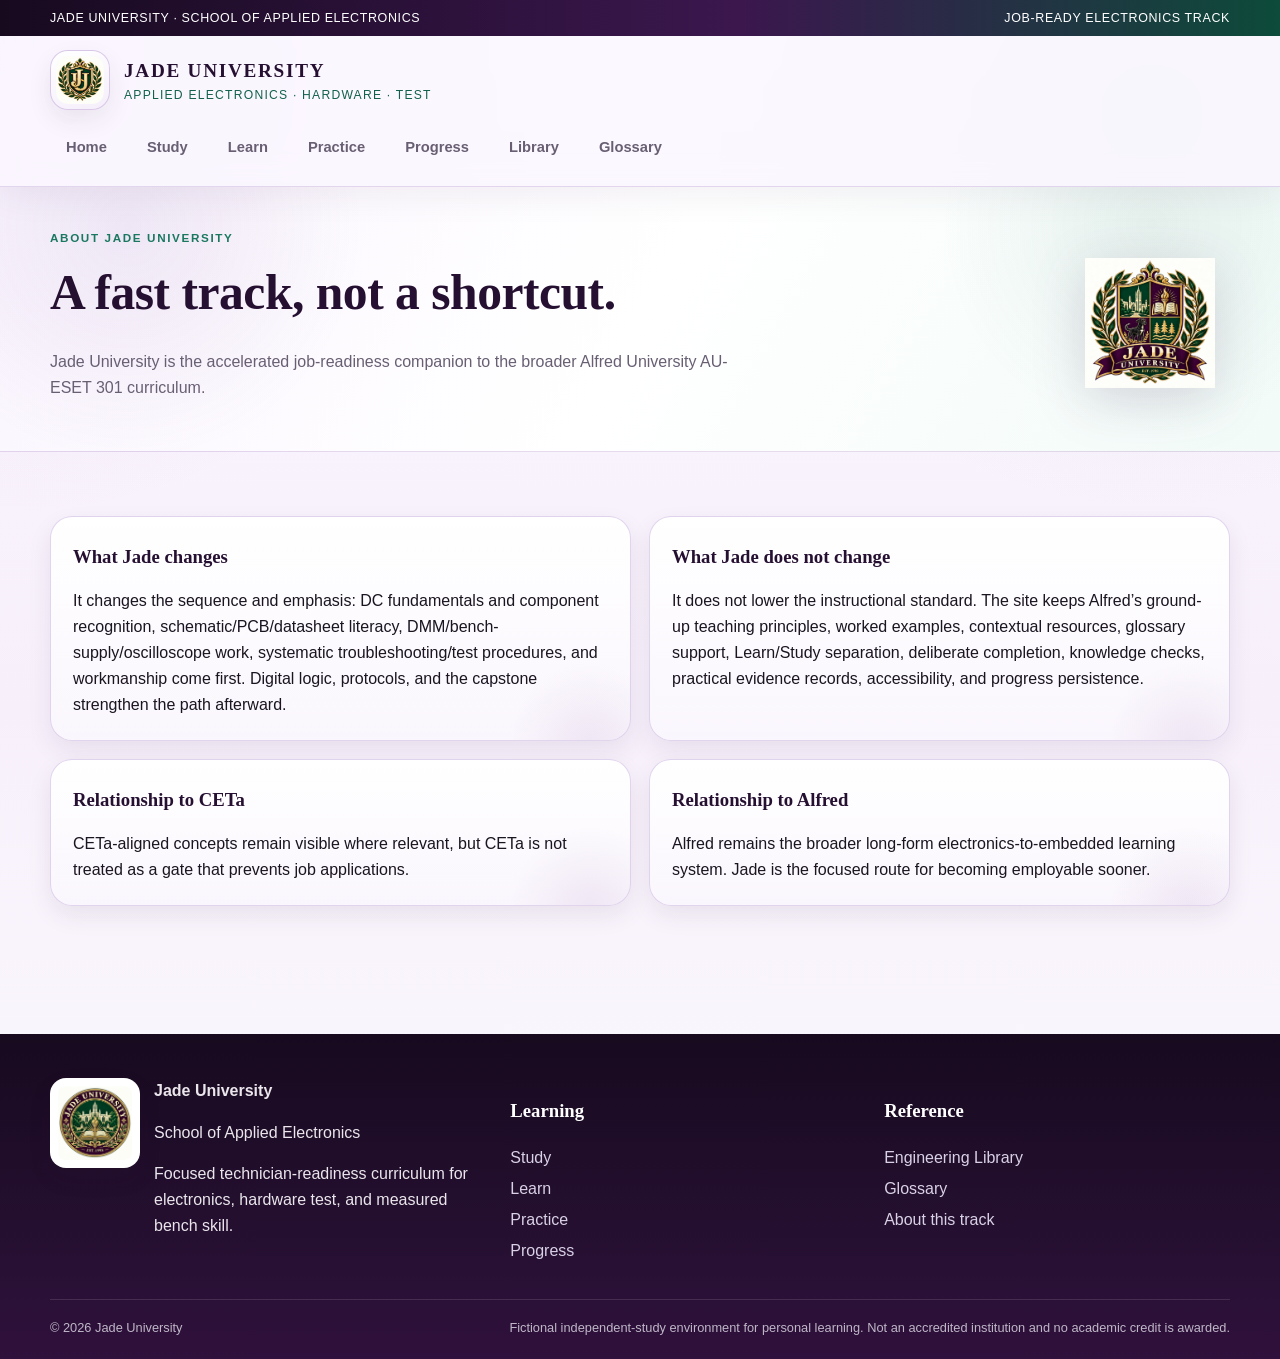
==== commit f8b95106: "Add files via upload" ====
--- a/about.html
+++ b/about.html
@@ -1,5 +1,5 @@
 <!doctype html>
-<html lang="en"><head><meta charset="utf-8"><meta name="viewport" content="width=device-width,initial-scale=1,viewport-fit=cover"><meta name="theme-color" content="#074b35"><meta name="description" content="Jade University accelerated electronics job-readiness learning track."><link rel="icon" href="icon-192.png"><link rel="apple-touch-icon" href="icon-180.png"><link rel="manifest" href="manifest.webmanifest"><link rel="stylesheet" href="styles.css"><title>About | Jade University</title></head>
+<html lang="en"><head><meta charset="utf-8"><meta name="viewport" content="width=device-width,initial-scale=1,viewport-fit=cover"><meta name="theme-color" content="#5a2571"><meta name="description" content="Jade University accelerated electronics job-readiness learning track."><link rel="icon" href="icon-192.png"><link rel="apple-touch-icon" href="icon-180.png"><link rel="manifest" href="manifest.webmanifest"><link rel="stylesheet" href="styles.css"><title>About | Jade University</title></head>
 <body data-page="about">
 <header class="site-header">
   <a class="skip-link" href="#main">Skip to content</a>
@@ -22,7 +22,7 @@
 </div></section>
 </main>
 <footer class="site-footer"><div class="shell footer-grid">
-  <div class="footer-brand"><img loading="lazy" src="seal.webp" alt=""><div><strong>Jade University</strong><p>School of Applied Electronics</p><p>Accelerated technician-readiness companion curriculum.</p></div></div>
+  <div class="footer-brand"><img loading="lazy" src="seal.webp" alt=""><div><strong>Jade University</strong><p>School of Applied Electronics</p><p>Focused technician-readiness curriculum for electronics, hardware test, and measured bench skill.</p></div></div>
   <div><h3>Learning</h3><a href="study.html">Study</a><a href="learn.html">Learn</a><a href="practice.html">Practice</a><a href="progress.html">Progress</a></div>
   <div><h3>Reference</h3><a href="resources.html">Engineering Library</a><a href="glossary.html">Glossary</a><a href="about.html">About this track</a></div>
 </div><div class="shell legal"><span>© 2026 Jade University</span><span>Fictional independent-study environment for personal learning. Not an accredited institution and no academic credit is awarded.</span></div></footer>
--- a/styles.css
+++ b/styles.css
@@ -1,26 +1,36 @@
-
 :root{
-  --jade-950:#063b2a;
-  --jade-900:#074b35;
-  --jade-800:#0a5a40;
-  --jade-700:#0f6e50;
-  --jade-100:#dfeee8;
-  --purple-950:#2e0e39;
-  --purple-900:#3f1550;
-  --purple-800:#552066;
-  --purple-100:#eee4f2;
-  --gold-700:#9a6a20;
-  --gold-500:#c89a42;
+  --purple-980:#170a1f;
+  --purple-950:#261032;
+  --purple-900:#3b174e;
+  --purple-850:#4a1d60;
+  --purple-800:#5a2571;
+  --purple-700:#6f3390;
+  --purple-600:#8350a4;
+  --purple-100:#f0e7f7;
+  --purple-50:#f8f3fc;
+  --jade-950:#08372c;
+  --jade-900:#0d4b3a;
+  --jade-800:#12614c;
+  --jade-700:#1a7860;
+  --jade-200:#dbeee7;
+  --jade-100:#edf8f4;
+  --gold-700:#93651f;
+  --gold-500:#c89842;
   --gold-300:#e6c77b;
-  --ivory:#f8f6ef;
-  --paper:#fffdf8;
-  --ink:#17161a;
-  --muted:#655f68;
-  --line:#ded7c9;
-  --success:#0b6b45;
-  --danger:#9a2b2b;
-  --shadow:0 12px 30px rgba(32,20,37,.09);
-  --radius:18px;
+  --ivory:#fcf8ff;
+  --paper:#ffffff;
+  --paper-alt:#f7f2fb;
+  --ink:#1a1520;
+  --muted:#685f73;
+  --line:#e7ddf0;
+  --line-strong:#d5c4e5;
+  --success:#14704d;
+  --danger:#a63333;
+  --shadow-sm:0 10px 24px rgba(47,22,67,.08);
+  --shadow:0 18px 44px rgba(47,22,67,.12);
+  --shadow-lg:0 28px 70px rgba(23,10,31,.2);
+  --radius:22px;
+  --radius-sm:16px;
   --serif: Georgia, "Times New Roman", serif;
   --sans: Inter, ui-sans-serif, -apple-system, BlinkMacSystemFont, "Segoe UI", sans-serif;
 }
@@ -28,117 +38,181 @@
 html{scroll-behavior:smooth}
 body{
   margin:0;
-  background:var(--ivory);
   color:var(--ink);
   font-family:var(--sans);
-  line-height:1.58;
+  line-height:1.62;
+  background:
+    radial-gradient(circle at top left, rgba(131,80,164,.10), transparent 28%),
+    radial-gradient(circle at 90% 8%, rgba(18,97,76,.08), transparent 24%),
+    linear-gradient(180deg, #fbf7ff 0%, #f7f0fb 52%, #fcfbfe 100%);
 }
 img{max-width:100%;display:block}
 a{color:inherit}
-button,select,input{font:inherit}
+button,select,input,textarea{font:inherit}
 button{cursor:pointer}
 .shell{width:min(1180px,calc(100% - 32px));margin-inline:auto}
 .skip-link{position:absolute;left:-9999px;top:auto}
-.skip-link:focus{left:12px;top:12px;z-index:1000;background:#fff;padding:10px 14px;border:2px solid var(--jade-800)}
-.site-header{background:rgba(248,246,239,.97);border-bottom:1px solid var(--line);position:sticky;top:0;z-index:50;backdrop-filter:blur(10px)}
-.topline{background:var(--jade-950);color:#fff;font-size:.78rem;letter-spacing:.05em;text-transform:uppercase}
+.skip-link:focus{left:12px;top:12px;z-index:1000;background:#fff;padding:10px 14px;border:2px solid var(--purple-700);border-radius:12px}
+.site-header{
+  position:sticky;top:0;z-index:50;
+  background:rgba(252,248,255,.82);
+  border-bottom:1px solid rgba(213,196,229,.65);
+  backdrop-filter:blur(14px);
+  box-shadow:0 10px 32px rgba(53,23,74,.06);
+}
+.topline{
+  background:linear-gradient(90deg,var(--purple-980),var(--purple-900) 58%,var(--jade-900));
+  color:#fff;font-size:.78rem;letter-spacing:.05em;text-transform:uppercase
+}
 .topline-inner{display:flex;justify-content:space-between;gap:20px;padding:8px 0}
-.brand-row{display:flex;align-items:center;justify-content:space-between;gap:20px;padding:12px 0}
+.brand-row{display:flex;align-items:center;justify-content:space-between;gap:20px;padding:14px 0}
 .brand{display:flex;align-items:center;gap:14px;text-decoration:none;min-width:0}
-.brand img{width:58px;height:58px;object-fit:contain;border-radius:12px}
-.brand-name{display:block;font-family:var(--serif);font-size:1.22rem;letter-spacing:.08em;font-weight:800;color:var(--jade-950)}
-.brand-sub{display:block;font-size:.76rem;color:var(--purple-800);letter-spacing:.08em;text-transform:uppercase}
-.nav-toggle{display:none;border:1px solid var(--line);background:var(--paper);border-radius:10px;padding:9px 12px}
-.main-nav{background:#fff;border-top:1px solid #eee6d7}
-.nav-links{display:flex;gap:2px;align-items:center;overflow:auto}
-.nav-links a{display:block;text-decoration:none;padding:12px 14px;font-weight:700;font-size:.92rem;white-space:nowrap;border-bottom:3px solid transparent}
-.nav-links a:hover,.nav-links a.active{color:var(--jade-800);border-bottom-color:var(--gold-500)}
-.button{display:inline-flex;align-items:center;justify-content:center;gap:8px;border-radius:999px;padding:11px 18px;text-decoration:none;font-weight:800;border:1px solid transparent;transition:.18s ease}
+.brand img{
+  width:60px;height:60px;object-fit:contain;border-radius:18px;
+  background:linear-gradient(160deg,#ffffff,#f5eefb);
+  border:1px solid rgba(213,196,229,.9);
+  box-shadow:var(--shadow-sm);
+  padding:5px;
+}
+.brand-name{display:block;font-family:var(--serif);font-size:1.2rem;letter-spacing:.09em;font-weight:800;color:var(--purple-950)}
+.brand-sub{display:block;font-size:.76rem;color:var(--jade-800);letter-spacing:.1em;text-transform:uppercase}
+.nav-toggle{display:none;border:1px solid var(--line-strong);background:rgba(255,255,255,.92);border-radius:14px;padding:10px 13px;box-shadow:var(--shadow-sm)}
+.main-nav{background:transparent}
+.nav-links{
+  display:flex;gap:8px;align-items:center;overflow:auto;
+  padding:0 0 14px;
+}
+.nav-links a{
+  display:block;text-decoration:none;padding:11px 15px;font-weight:800;font-size:.92rem;white-space:nowrap;
+  border-radius:999px;border:1px solid transparent;color:var(--muted);
+  transition:.18s ease;
+}
+.nav-links a:hover,.nav-links a.active{
+  color:var(--purple-900);
+  background:rgba(90,37,113,.08);
+  border-color:rgba(111,51,144,.15);
+  box-shadow:inset 0 0 0 1px rgba(111,51,144,.04);
+}
+.button{display:inline-flex;align-items:center;justify-content:center;gap:8px;border-radius:999px;padding:11px 18px;text-decoration:none;font-weight:800;border:1px solid transparent;transition:.18s ease;box-shadow:var(--shadow-sm)}
 .button:hover{transform:translateY(-1px)}
-.button.jade{background:var(--jade-800);color:#fff}
-.button.purple{background:var(--purple-800);color:#fff}
-.button.gold{background:var(--gold-500);color:#18130c}
-.button.outline{background:transparent;border-color:currentColor;color:var(--jade-900)}
+.button.purple,.button:not(.jade):not(.gold):not(.ghost):not(.outline){background:linear-gradient(135deg,var(--purple-800),var(--purple-700));color:#fff}
+.button.jade{background:linear-gradient(135deg,var(--jade-900),var(--jade-700));color:#fff}
+.button.gold{background:linear-gradient(135deg,#d5a44f,#e5c174);color:#231709}
+.button.outline{background:rgba(255,255,255,.72);border-color:rgba(111,51,144,.2);color:var(--purple-900)}
 .button.ghost{background:#fff;border-color:var(--line);color:var(--ink)}
 .hero{
+  position:relative;overflow:hidden;color:#fff;padding:84px 0 72px;
+  background:
+    radial-gradient(circle at 12% 24%, rgba(230,199,123,.13), transparent 20%),
+    radial-gradient(circle at 84% 18%, rgba(26,120,96,.18), transparent 24%),
+    linear-gradient(135deg,var(--purple-980),var(--purple-900) 52%,var(--purple-700) 82%,var(--jade-800));
+}
+.hero::before{
+  content:"";position:absolute;inset:0;opacity:.18;
+  background-image:
+    linear-gradient(rgba(255,255,255,.12) 1px, transparent 1px),
+    linear-gradient(90deg, rgba(255,255,255,.12) 1px, transparent 1px);
+  background-size:38px 38px;
+  mask-image:linear-gradient(180deg, rgba(0,0,0,.5), rgba(0,0,0,0));
+}
+.hero::after{content:"";position:absolute;inset:0;background:linear-gradient(90deg,rgba(0,0,0,.16),transparent 58%)}
+.hero-grid{position:relative;z-index:1;display:grid;grid-template-columns:1.08fr .92fr;gap:48px;align-items:center}
+.hero h1{font-family:var(--serif);font-size:clamp(2.9rem,6vw,5.2rem);line-height:.95;margin:.16em 0 .24em;max-width:850px;letter-spacing:-.02em}
+.hero p{font-size:1.08rem;max-width:760px;color:#f4eef9}
+.hero-logo-card{
   position:relative;overflow:hidden;
-  background:
-    radial-gradient(circle at 83% 16%,rgba(200,154,66,.16),transparent 34%),
-    linear-gradient(125deg,var(--jade-950),var(--jade-800) 58%,var(--purple-900));
-  color:#fff;padding:72px 0 64px
-}
-.hero::after{content:"";position:absolute;inset:0;background:linear-gradient(90deg,rgba(0,0,0,.08),transparent 58%)}
-.hero-grid{position:relative;z-index:1;display:grid;grid-template-columns:1.15fr .85fr;gap:48px;align-items:center}
-.hero h1{font-family:var(--serif);font-size:clamp(2.7rem,6vw,5rem);line-height:.98;margin:.18em 0 .28em;max-width:850px}
-.hero p{font-size:1.08rem;max-width:760px;color:#eff7f3}
-.hero-logo-card{background:rgba(255,253,248,.97);border:1px solid rgba(230,199,123,.7);padding:22px;border-radius:26px;box-shadow:0 20px 55px rgba(0,0,0,.28)}
-.hero-logo-card img{width:100%;max-height:420px;object-fit:contain}
+  background:linear-gradient(180deg, rgba(255,255,255,.98), rgba(247,242,251,.95));
+  border:1px solid rgba(255,255,255,.4);
+  padding:26px;border-radius:30px;box-shadow:var(--shadow-lg)
+}
+.hero-logo-card::before{content:"";position:absolute;inset:auto -16% -34% auto;width:220px;height:220px;border-radius:50%;background:radial-gradient(circle, rgba(90,37,113,.1), transparent 66%)}
+.hero-logo-card img{position:relative;z-index:1;width:100%;max-height:420px;object-fit:contain}
 .hero-actions{display:flex;flex-wrap:wrap;gap:12px;margin-top:26px}
 .eyebrow{text-transform:uppercase;letter-spacing:.14em;font-size:.73rem;font-weight:900;color:var(--gold-300)}
 .eyebrow.jade{color:var(--jade-700)}
-.eyebrow.purple{color:var(--purple-800)}
-.section{padding:58px 0}
-.section.compact{padding:36px 0}
+.eyebrow.purple{color:var(--purple-700)}
+.section{padding:64px 0}
+.section.compact{padding:38px 0}
 .section-heading{display:flex;justify-content:space-between;gap:30px;align-items:end;margin-bottom:24px}
-.section-heading h2,.page-heading h1{font-family:var(--serif);margin:.1em 0;font-size:clamp(2rem,4vw,3.1rem);color:var(--jade-950)}
+.section-heading h2,.page-heading h1{font-family:var(--serif);margin:.1em 0;font-size:clamp(2rem,4vw,3.1rem);color:var(--purple-950);letter-spacing:-.01em}
 .section-heading p{max-width:620px;color:var(--muted)}
 .card-grid{display:grid;gap:18px}
 .card-grid.two{grid-template-columns:repeat(2,minmax(0,1fr))}
 .card-grid.three{grid-template-columns:repeat(3,minmax(0,1fr))}
 .card-grid.four{grid-template-columns:repeat(4,minmax(0,1fr))}
 .card{
-  background:var(--paper);border:1px solid var(--line);border-radius:var(--radius);padding:22px;box-shadow:0 4px 14px rgba(30,20,36,.04)
-}
-.card h3{font-family:var(--serif);margin:.15em 0 .4em;color:var(--jade-950)}
+  position:relative;overflow:hidden;
+  background:linear-gradient(180deg,rgba(255,255,255,.98),rgba(250,246,253,.98));
+  border:1px solid rgba(213,196,229,.7);border-radius:var(--radius);padding:22px;box-shadow:var(--shadow-sm)
+}
+.card::after{content:"";position:absolute;inset:auto -40px -80px auto;width:160px;height:160px;border-radius:50%;background:radial-gradient(circle, rgba(111,51,144,.08), transparent 70%)}
+.card h3{font-family:var(--serif);margin:.15em 0 .4em;color:var(--purple-950)}
 .card p:last-child{margin-bottom:0}
-.portal-card{text-decoration:none;position:relative;overflow:hidden}
-.portal-card::before{content:"";position:absolute;left:0;top:0;bottom:0;width:5px;background:linear-gradient(var(--jade-700),var(--purple-700,#552066))}
-.portal-card .portal-icon{width:42px;height:42px;border-radius:50%;display:grid;place-items:center;background:var(--jade-100);color:var(--jade-900);font-weight:900;margin-bottom:13px}
-.band{background:var(--purple-950);color:#fff;padding:42px 0}
-.band h2{font-family:var(--serif);font-size:2rem;margin:0}
-.pathway{display:flex;align-items:center;gap:12px;flex-wrap:wrap;margin-top:18px}
-.pathway>div{background:rgba(255,255,255,.08);border:1px solid rgba(255,255,255,.15);padding:14px 16px;border-radius:14px}
+.portal-card{text-decoration:none;position:relative;overflow:hidden;transition:.18s ease}
+.portal-card:hover{transform:translateY(-2px);box-shadow:var(--shadow)}
+.portal-card::before{content:"";position:absolute;left:0;top:0;bottom:0;width:6px;background:linear-gradient(var(--purple-700),var(--jade-700))}
+.portal-card .portal-icon{width:44px;height:44px;border-radius:14px;display:grid;place-items:center;background:var(--purple-100);color:var(--purple-900);font-weight:900;margin-bottom:13px;box-shadow:inset 0 0 0 1px rgba(111,51,144,.08)}
+.band{
+  position:relative;overflow:hidden;
+  background:linear-gradient(130deg,var(--purple-980),var(--purple-850) 65%,var(--jade-900));
+  color:#fff;padding:48px 0
+}
+.band::after{content:"";position:absolute;inset:auto -8% -65px auto;width:260px;height:260px;border-radius:50%;background:radial-gradient(circle, rgba(230,199,123,.12), transparent 70%)}
+.band h2{position:relative;z-index:1;font-family:var(--serif);font-size:2rem;margin:0}
+.pathway{position:relative;z-index:1;display:flex;align-items:center;gap:12px;flex-wrap:wrap;margin-top:18px}
+.pathway>div{background:rgba(255,255,255,.08);border:1px solid rgba(255,255,255,.12);padding:14px 16px;border-radius:16px;backdrop-filter:blur(6px)}
 .pathway strong,.pathway span{display:block}
 .path-arrow{color:var(--gold-300);font-weight:900}
 .status-grid{display:grid;grid-template-columns:repeat(4,minmax(0,1fr));gap:14px}
-.status-card{background:#fff;border:1px solid var(--line);padding:18px;border-radius:16px}
+.status-card{background:linear-gradient(180deg,#fff,#faf6fd);border:1px solid rgba(213,196,229,.72);padding:18px;border-radius:18px;box-shadow:var(--shadow-sm)}
 .status-card span{display:block;color:var(--muted);font-size:.78rem;text-transform:uppercase;letter-spacing:.08em}
-.status-card strong{font-size:1.35rem;color:var(--jade-900)}
-.progress-track{height:10px;background:#ece7dc;border-radius:999px;overflow:hidden}
-.progress-track>span{display:block;height:100%;background:linear-gradient(90deg,var(--jade-700),var(--purple-800));width:0}
-.page-hero{padding:38px 0 32px;background:linear-gradient(120deg,#f3eee0,#fff,#eee5f3);border-bottom:1px solid var(--line)}
+.status-card strong{font-size:1.35rem;color:var(--purple-900)}
+.progress-track{height:10px;background:#ede4f5;border-radius:999px;overflow:hidden}
+.progress-track>span{display:block;height:100%;background:linear-gradient(90deg,var(--purple-700),var(--jade-700));width:0}
+.page-hero{
+  position:relative;overflow:hidden;
+  padding:42px 0 34px;
+  background:
+    radial-gradient(circle at 90% 14%, rgba(18,97,76,.08), transparent 18%),
+    radial-gradient(circle at 10% 15%, rgba(131,80,164,.10), transparent 20%),
+    linear-gradient(120deg,#faf5fe,#ffffff,#f2fbf8);
+  border-bottom:1px solid rgba(213,196,229,.6)
+}
 .page-heading{display:flex;justify-content:space-between;gap:28px;align-items:center}
 .page-heading p{max-width:700px;color:var(--muted)}
-.page-logo{width:160px;max-height:130px;object-fit:contain}
+.page-logo{width:160px;max-height:130px;object-fit:contain;filter:drop-shadow(0 12px 26px rgba(61,26,83,.16))}
 .controls{display:flex;flex-wrap:wrap;gap:12px;align-items:end}
 .field{display:grid;gap:5px}
 .field label{font-size:.75rem;text-transform:uppercase;letter-spacing:.08em;color:var(--muted);font-weight:800}
-.field select{min-width:230px;background:#fff;border:1px solid var(--line);border-radius:12px;padding:10px 12px}
-.learn-layout{display:grid;grid-template-columns:270px minmax(0,1fr);gap:22px}
-.rail{position:sticky;top:142px;align-self:start;background:var(--paper);border:1px solid var(--line);border-radius:18px;padding:16px;box-shadow:var(--shadow)}
-.rail h3{font-family:var(--serif);margin:0 0 10px}
-.stage-list{display:grid;gap:6px}
-.stage-list button{width:100%;text-align:left;background:#fff;border:1px solid #e8e1d5;padding:10px 12px;border-radius:10px;color:var(--ink)}
-.stage-list button.active{background:var(--jade-900);color:#fff;border-color:var(--jade-900)}
+.field select,.library-toolbar input,.library-toolbar select,input[type="search"],textarea{
+  min-width:230px;background:rgba(255,255,255,.95);border:1px solid var(--line);border-radius:14px;padding:10px 12px;box-shadow:inset 0 1px 0 rgba(255,255,255,.75)
+}
+.learn-layout{display:grid;grid-template-columns:290px minmax(0,1fr);gap:22px}
+.rail{position:sticky;top:142px;align-self:start;background:linear-gradient(180deg,#fff, #f8f3fc);border:1px solid rgba(213,196,229,.7);border-radius:20px;padding:16px;box-shadow:var(--shadow)}
+.rail h3{font-family:var(--serif);margin:0 0 10px;color:var(--purple-950)}
+.stage-list{display:grid;gap:8px}
+.stage-list button{width:100%;text-align:left;background:#fff;border:1px solid #eadff2;padding:11px 12px;border-radius:12px;color:var(--ink);transition:.18s ease}
+.stage-list button:hover{border-color:rgba(111,51,144,.22);transform:translateY(-1px)}
+.stage-list button.active{background:linear-gradient(135deg,var(--purple-900),var(--purple-700));color:#fff;border-color:var(--purple-900);box-shadow:var(--shadow-sm)}
 .stage-list button.complete::after{content:" ✓";color:var(--gold-300);font-weight:900}
-.lesson-card{background:#fff;border:1px solid var(--line);border-radius:22px;padding:28px;box-shadow:var(--shadow)}
-.lesson-card h2{font-family:var(--serif);font-size:2.25rem;color:var(--jade-950);margin:.1em 0}
+.lesson-card{background:linear-gradient(180deg,#fff,#fbf8fe);border:1px solid rgba(213,196,229,.72);border-radius:26px;padding:30px;box-shadow:var(--shadow)}
+.lesson-card h2{font-family:var(--serif);font-size:2.25rem;color:var(--purple-950);margin:.1em 0}
 .lesson-meta{display:flex;flex-wrap:wrap;gap:8px;margin:12px 0 24px}
-.badge{display:inline-flex;align-items:center;border-radius:999px;padding:5px 9px;background:var(--jade-100);color:var(--jade-950);font-size:.74rem;font-weight:800}
-.badge.purple{background:var(--purple-100);color:var(--purple-900)}
-.badge.gold{background:#f6ebcd;color:#68450f}
-.teaching-section{padding:22px 0;border-top:1px solid #eee7dc}
+.badge{display:inline-flex;align-items:center;border-radius:999px;padding:6px 10px;background:var(--purple-100);color:var(--purple-900);font-size:.74rem;font-weight:800;border:1px solid rgba(111,51,144,.08)}
+.badge.purple{background:#eadcf5;color:var(--purple-900)}
+.badge.gold{background:#f7edd5;color:#6f4c15}
+.teaching-section{padding:22px 0;border-top:1px solid #efe6f6}
 .teaching-section:first-of-type{border-top:0}
 .teaching-section h3{font-family:var(--serif);font-size:1.55rem;color:var(--purple-900)}
-.callout{border-left:5px solid var(--gold-500);background:#fbf7eb;padding:16px 18px;border-radius:12px;margin:18px 0}
-.callout.jade{border-left-color:var(--jade-700);background:#eff7f3}
-.callout.purple{border-left-color:var(--purple-800);background:#f7f0f9}
-.formula{font-family:ui-monospace,SFMono-Regular,Menlo,monospace;background:#17161a;color:#fff;padding:14px 16px;border-radius:12px;overflow:auto}
-.resource-card{display:grid;grid-template-columns:auto 1fr;gap:12px;border:1px solid var(--line);background:#fff;padding:14px;border-radius:14px;margin:12px 0}
-.resource-kind{width:44px;height:44px;border-radius:12px;display:grid;place-items:center;background:var(--purple-100);color:var(--purple-900);font-weight:900}
-.question{border:1px solid #ddd3c5;border-radius:16px;padding:18px;margin:16px 0;background:#fffdf9}
-.question label{display:block;margin:8px 0;padding:9px 10px;border-radius:9px}
-.question label:hover{background:#f5f1e8}
+.callout{border-left:5px solid var(--gold-500);background:#fff8ea;padding:16px 18px;border-radius:14px;margin:18px 0;box-shadow:inset 0 0 0 1px rgba(200,152,66,.08)}
+.callout.jade{border-left-color:var(--jade-700);background:#eef8f4}
+.callout.purple{border-left-color:var(--purple-700);background:#f5eefb}
+.formula{font-family:ui-monospace,SFMono-Regular,Menlo,monospace;background:#140b1b;color:#fff;padding:14px 16px;border-radius:14px;overflow:auto;box-shadow:var(--shadow-sm)}
+.resource-card{display:grid;grid-template-columns:auto 1fr;gap:12px;border:1px solid rgba(213,196,229,.7);background:#fff;padding:14px;border-radius:16px;margin:12px 0;box-shadow:var(--shadow-sm)}
+.resource-kind{width:44px;height:44px;border-radius:14px;display:grid;place-items:center;background:var(--purple-100);color:var(--purple-900);font-weight:900}
+.question,.quiz-item{border:1px solid #e4d8ee;border-radius:16px;padding:18px;margin:16px 0;background:#fffdfd;box-shadow:var(--shadow-sm)}
+.question label,.quiz-item label{display:block;margin:8px 0;padding:9px 10px;border-radius:10px}
+.question label:hover,.quiz-item label:hover{background:#f7f1fb}
 .answer-feedback{font-weight:800;margin-top:10px}
 .answer-feedback.correct{color:var(--success)}
 .answer-feedback.incorrect{color:var(--danger)}
@@ -148,35 +222,35 @@
 .focus-checklist{display:grid;gap:10px}
 .check-row{display:flex;gap:10px;align-items:flex-start}
 .check-row input{margin-top:.3em}
-.glossary-term{font-weight:800;color:var(--jade-800);text-decoration:underline;text-decoration-style:dotted;text-underline-offset:3px;cursor:pointer}
-.glossary-tip{position:fixed;z-index:100;background:#fff;color:var(--ink);width:min(360px,calc(100vw - 24px));border:1px solid var(--line);border-radius:14px;padding:15px;box-shadow:0 16px 40px rgba(0,0,0,.18)}
-.glossary-tip h3{font-family:var(--serif);margin:.15em 0}
+.glossary-term{font-weight:800;color:var(--purple-800);text-decoration:underline;text-decoration-style:dotted;text-underline-offset:3px;cursor:pointer}
+.glossary-tip{position:fixed;z-index:100;background:#fff;color:var(--ink);width:min(360px,calc(100vw - 24px));border:1px solid rgba(213,196,229,.9);border-radius:16px;padding:15px;box-shadow:0 16px 40px rgba(0,0,0,.18)}
+.glossary-tip h3{font-family:var(--serif);margin:.15em 0;color:var(--purple-950)}
 .glossary-tip .hint{font-size:.78rem;color:var(--muted)}
 .glossary-list{display:grid;gap:12px}
-.glossary-entry{background:#fff;border:1px solid var(--line);border-radius:14px;padding:16px}
+.glossary-entry{background:#fff;border:1px solid rgba(213,196,229,.74);border-radius:16px;padding:16px;box-shadow:var(--shadow-sm)}
 .glossary-entry:target{outline:3px solid var(--gold-500);outline-offset:4px}
 .library-toolbar{display:flex;gap:10px;flex-wrap:wrap;margin-bottom:18px}
-.library-toolbar input,.library-toolbar select{padding:10px 12px;border:1px solid var(--line);border-radius:11px;background:#fff}
-.table-wrap{overflow:auto;border:1px solid var(--line);border-radius:15px;background:#fff}
+.table-wrap{overflow:auto;border:1px solid rgba(213,196,229,.74);border-radius:18px;background:#fff;box-shadow:var(--shadow-sm)}
 table{width:100%;border-collapse:collapse}
-th,td{text-align:left;padding:12px 14px;border-bottom:1px solid #eee7dc;vertical-align:top}
-th{background:#f4efe5;font-size:.78rem;text-transform:uppercase;letter-spacing:.06em}
+th,td{text-align:left;padding:12px 14px;border-bottom:1px solid #efe6f6;vertical-align:top}
+th{background:#f5eefb;font-size:.78rem;text-transform:uppercase;letter-spacing:.06em;color:var(--purple-900)}
 .mastery-meter{display:grid;grid-template-columns:repeat(8,minmax(0,1fr));gap:8px}
-.mastery-meter div{height:16px;border-radius:6px;background:#ded8cf}
-.mastery-meter div.complete{background:var(--jade-700)}
-.mastery-meter div.current{background:var(--gold-500)}
-.site-footer{background:#151317;color:#eae6ec;margin-top:60px;padding:42px 0 20px}
+.mastery-meter div{height:16px;border-radius:6px;background:#eadff2}
+.mastery-meter div.complete{background:var(--purple-700)}
+.mastery-meter div.current{background:var(--jade-700)}
+.site-footer{background:linear-gradient(180deg,#170a1f,#271033 70%,#30103c);color:#eae6ec;margin-top:64px;padding:44px 0 20px}
 .footer-grid{display:grid;grid-template-columns:1.25fr 1fr 1fr;gap:28px}
 .footer-brand{display:flex;gap:14px}
-.footer-brand img{width:90px;height:90px;object-fit:contain;border-radius:12px;background:#fff}
+.footer-brand img{width:90px;height:90px;object-fit:contain;border-radius:16px;background:#fff;padding:8px;box-shadow:var(--shadow-sm)}
 .footer-grid h3{font-family:var(--serif);color:#fff}
-.footer-grid a{display:block;color:#d6cddd;text-decoration:none;margin:5px 0}
-.legal{border-top:1px solid rgba(255,255,255,.12);margin-top:30px;padding-top:18px;display:flex;justify-content:space-between;gap:18px;color:#aca4af;font-size:.8rem}
+.footer-grid a{display:block;color:#d9d1e6;text-decoration:none;margin:5px 0}
+.footer-grid a:hover{color:#fff}
+.legal{border-top:1px solid rgba(255,255,255,.12);margin-top:30px;padding-top:18px;display:flex;justify-content:space-between;gap:18px;color:#bfb7c8;font-size:.8rem}
 .focus-modal{position:fixed;inset:0;background:rgba(16,12,18,.66);display:grid;place-items:center;z-index:200;padding:18px}
 .focus-modal[hidden]{display:none}
-.focus-panel{width:min(560px,100%);background:#fff;border-radius:22px;padding:24px;box-shadow:0 25px 70px rgba(0,0,0,.34)}
-.focus-panel h2{font-family:var(--serif);color:var(--jade-950);margin:.1em 0}
-.toast{position:fixed;right:18px;bottom:18px;background:var(--ink);color:#fff;padding:11px 15px;border-radius:12px;z-index:300;box-shadow:var(--shadow)}
+.focus-panel{width:min(560px,100%);background:linear-gradient(180deg,#fff,#faf6fd);border-radius:24px;padding:24px;box-shadow:0 25px 70px rgba(0,0,0,.34);border:1px solid rgba(213,196,229,.82)}
+.focus-panel h2{font-family:var(--serif);color:var(--purple-950);margin:.1em 0}
+.toast{position:fixed;right:18px;bottom:18px;background:var(--purple-980);color:#fff;padding:11px 15px;border-radius:14px;z-index:300;box-shadow:var(--shadow)}
 .toast[hidden]{display:none}
 @media(max-width:900px){
   .hero-grid,.learn-layout,.study-layout,.footer-grid{grid-template-columns:1fr}
@@ -193,9 +267,9 @@
   .nav-toggle{display:block}
   .main-nav{display:none}
   .main-nav.open{display:block}
-  .nav-links{display:grid}
-  .nav-links a{border-bottom:1px solid #eee7dc}
-  .hero{padding:54px 0 44px}
+  .nav-links{display:grid;padding:0 0 14px}
+  .nav-links a{border-radius:14px}
+  .hero{padding:56px 0 48px}
   .hero-grid{gap:30px}
   .section-heading,.page-heading,.legal{display:block}
   .status-grid,.card-grid.two,.card-grid.four{grid-template-columns:1fr}
@@ -203,75 +277,25 @@
   .lesson-card h2{font-size:1.8rem}
   .page-logo{margin-top:20px}
   .lesson-nav{flex-wrap:wrap}
-  .field select{min-width:0;width:100%}
+  .field select,.library-toolbar input,.library-toolbar select,input[type="search"],textarea{min-width:0;width:100%}
   .mastery-meter{grid-template-columns:repeat(4,1fr)}
 }
 @media(prefers-reduced-motion:reduce){
   *{scroll-behavior:auto!important;transition:none!important;animation:none!important}
 }
-
-/* v0.2 technician-core functional upgrades */
-:focus-visible{
-  outline:3px solid var(--gold-500);
-  outline-offset:3px;
-  border-radius:6px;
-}
-button:disabled,.button[aria-disabled="true"]{
-  opacity:.5;
-  cursor:not-allowed;
-  transform:none!important;
-}
+:focus-visible{outline:3px solid var(--gold-500);outline-offset:3px;border-radius:8px}
+button:disabled,.button[aria-disabled="true"]{opacity:.5;cursor:not-allowed;transform:none!important}
 .hint{font-size:.82rem;color:var(--muted)}
-.section-complete-box{
-  margin-top:22px;
-  padding-top:18px;
-  border-top:1px dashed var(--line);
-}
-.quiz-item{
-  margin:18px 0;
-  padding:16px;
-  border:1px solid var(--line);
-  border-radius:14px;
-  background:#fff;
-}
-.quiz-item h4{margin:.1em 0 .7em;font-family:var(--serif);color:var(--jade-950)}
-.quiz-item label{display:block;padding:8px 10px;border-radius:8px}
-.quiz-item label:hover{background:#f5f1e8}
-.lab-panel{
-  margin-top:24px;
-  border:1px solid var(--line);
-  border-radius:20px;
-  background:var(--paper);
-  padding:24px;
-  box-shadow:var(--shadow);
-}
-.lab-panel h3,.lab-panel h4{font-family:var(--serif);color:var(--jade-950)}
+.section-complete-box{margin-top:22px;padding-top:18px;border-top:1px dashed var(--line-strong)}
+.quiz-item h4{margin:.1em 0 .7em;font-family:var(--serif);color:var(--purple-950)}
+.lab-panel{margin-top:24px;border:1px solid rgba(213,196,229,.72);border-radius:24px;background:linear-gradient(180deg,#fff,#f9f4fc);padding:24px;box-shadow:var(--shadow)}
+.lab-panel h3,.lab-panel h4{font-family:var(--serif);color:var(--purple-950)}
 .lab-grid{display:grid;grid-template-columns:1fr 1fr;gap:18px}
-.lab-grid>div{border:1px solid var(--line);border-radius:14px;padding:14px;background:#fff}
+.lab-grid>div{border:1px solid rgba(213,196,229,.72);border-radius:16px;padding:14px;background:#fff}
 .evidence-fields{display:grid;gap:12px;margin:14px 0 20px}
 .evidence-field{display:grid;gap:6px;font-weight:800;font-size:.9rem}
-.evidence-field textarea{
-  width:100%;
-  resize:vertical;
-  min-height:72px;
-  border:1px solid var(--line);
-  border-radius:10px;
-  padding:10px 12px;
-  background:#fff;
-  color:var(--ink);
-  font:inherit;
-  font-weight:400;
-}
-.lab-attest{
-  margin:18px 0;
-  padding:14px;
-  background:#f6f0df;
-  border-radius:12px;
-}
+.evidence-field textarea{width:100%;resize:vertical;min-height:72px;border:1px solid var(--line);border-radius:12px;padding:10px 12px;background:#fff;color:var(--ink);font:inherit;font-weight:400}
+.lab-attest{margin:18px 0;padding:14px;background:#f5edf8;border-radius:14px}
 .file-button{cursor:pointer}
-.callout.purple{border-left-color:var(--purple-800);background:#f4ecf7}
 .resource-card a{word-break:break-word}
-@media(max-width:680px){
-  .lab-grid{grid-template-columns:1fr}
-  .lab-panel{padding:18px}
-}
+@media(max-width:680px){.lab-grid{grid-template-columns:1fr}.lab-panel{padding:18px}}
